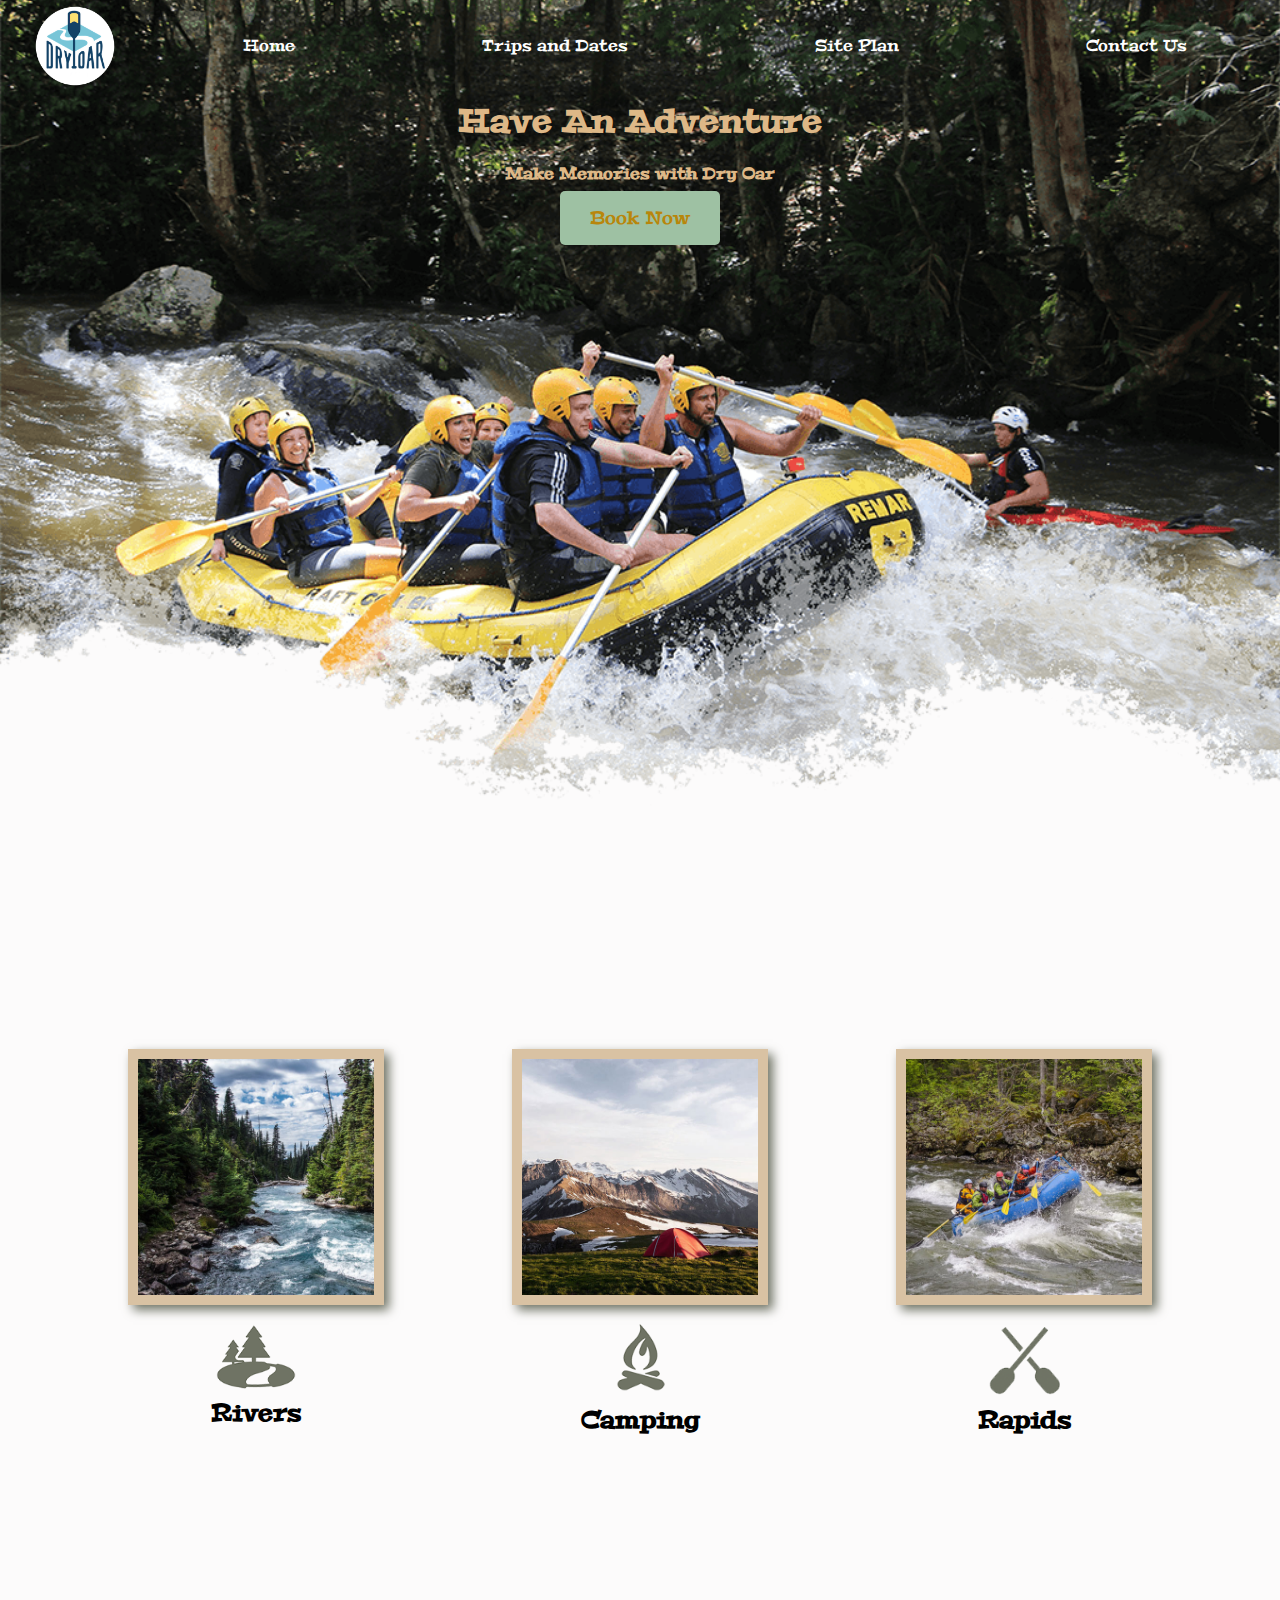
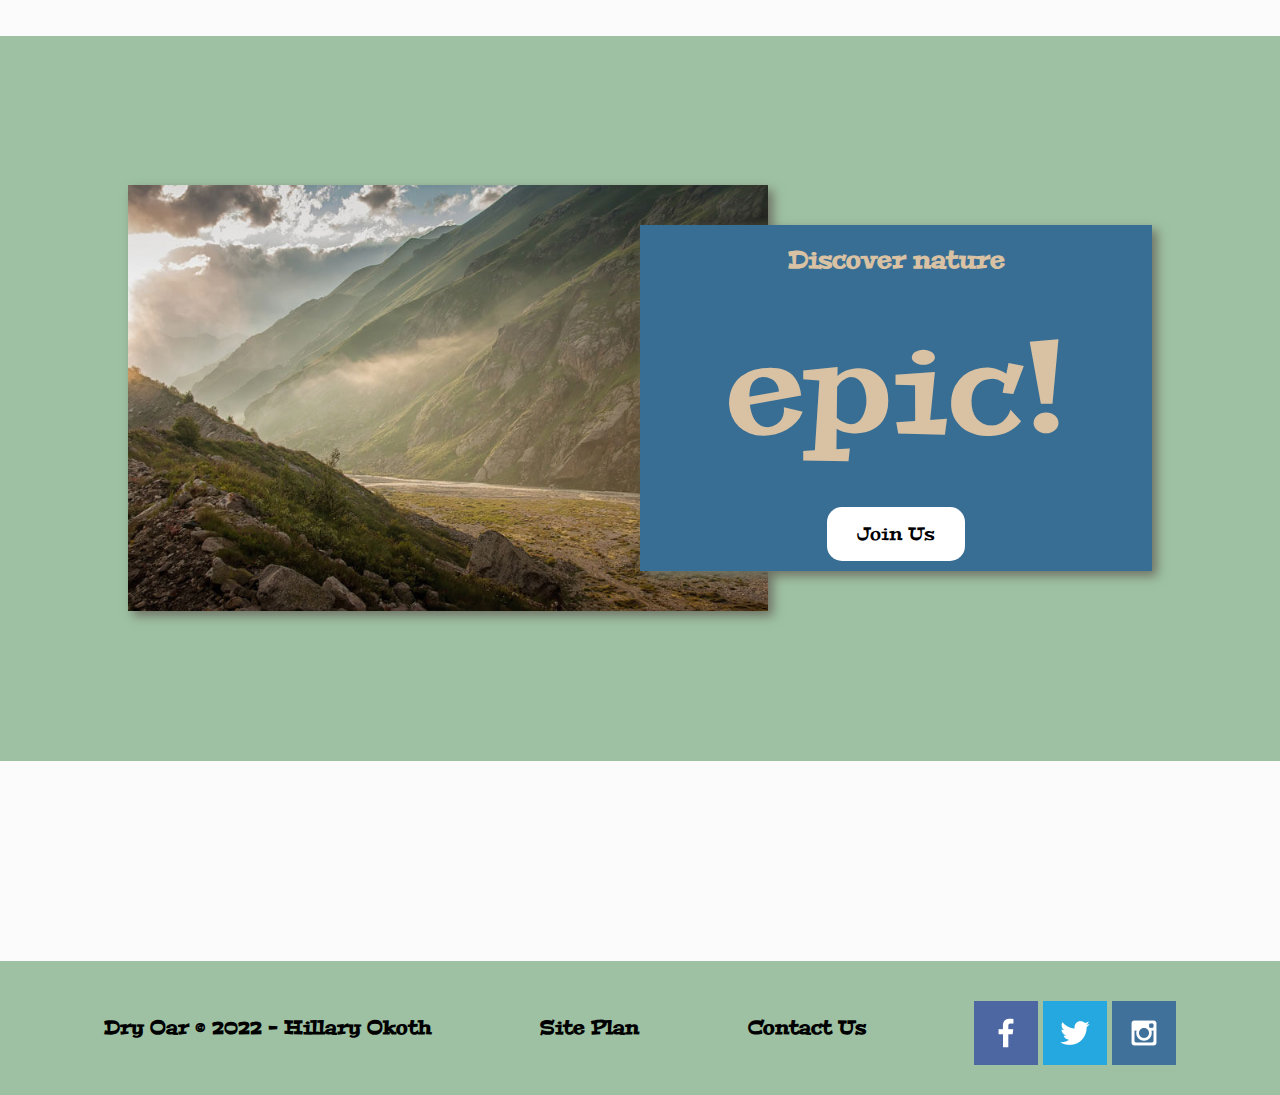
==== wwr/index.html @ 439009ee "site-plan" ====
<!DOCTYPE html>

<html lang="en">

    <head>
        <meta charset="UTF-8">
        <meta http-equiv="X-UA-Compatible" content="IE=edge">
        <meta name="viewport" content="width=device-width, initial-scale=1.0">
        <title>Dry Oar Boating</title>
        <link rel="stylesheet" href=styles/styles.css>
    </head>

    <body>

        <div id="content">

            <header>
                <a id="logo_link" href="index.html">
                    <img class="logo" src="images/logo.png" alt="Dry Oar Logo">
                </a>
                <nav>
                    <a href="index.html">Home</a>
                    <a href="trips.html" target="_blank">Trips and Dates</a>
                    <a href="site-plan-rafting.html">Site Plan</a>
                    <a href="contactus.html" target="_blank">Contact Us</a>
                </nav>
            </header>

            <div id="hero">
                
                <div id="hero-box">
                    <img id="hero-img" src="images/hero.png" alt="People enjoying white water rafting">
                </div>
                <section id="hero-msg">
                    <h1 class="home-title">Have An Adventure</h1>
                    <h4>Make Memories with Dry Oar</h4>
                    <div class="button-box">
                        <a class="book" href="rates.html">Book Now</a>
                    </div>
                </section>
            </div>

            <main class="home-grid">

                <section class="rivers-card">
                    <img class="card-img" src="images/rivers.jpg" alt="river in forest">
                    <img class="icon" src="images/river_icon.png" alt="river icon">
                    <h2>Rivers</h2>
                </section>

                <section class="camping-card">
                    <img class="card-img" src="images/camping.jpg" alt="tent in mountains">
                    <img class="icon" src="images/fire_icon.png" alt="fire icon">
                    <h2>Camping</h2>
                </section>

                <section class="rapids-card">
                    <img class="card-img" src="images/rapids.jpg" alt="rafting boat">
                    <img class="icon" src="images/oars.png" alt="oars icon">
                    <h2>Rapids</h2>
                </section>

                <div id="background"></div>

                <img class="mountains" src="images/mountains.jpg" alt="Misty mountains">
                
                <section class="msg">
                    <h2 id="wow">Discover nature</h2>
                    <p id="epic">epic! </p>
                    <a class='join' href="rivers.html">Join Us</a>
                </section>
                
            </main>

            <footer>
                <h3>Dry Oar © 2022 - Hillary Okoth</h3>
                <h3><a href="site-plan-rafting.html">Site Plan</a></h3>
                <h3><a href="contactus.html">Contact Us</a></h3>
                <div class="social">
                    <a href="https://facebook.com" target="_blank">
                        <img src="images/facebook.png" alt="fb icon">
                    </a>
                    <a href="https://twitter.com" target="_blank">
                        <img src="images/twitter.png" alt="twitter icon">
                    </a>
                    <a href="https://instagram.com" target="_blank">
                        <img src="images/instagram.png" alt="instagram icon">
                    </a>
                </div>
            </footer>
        </div>   
    </body>
</html>
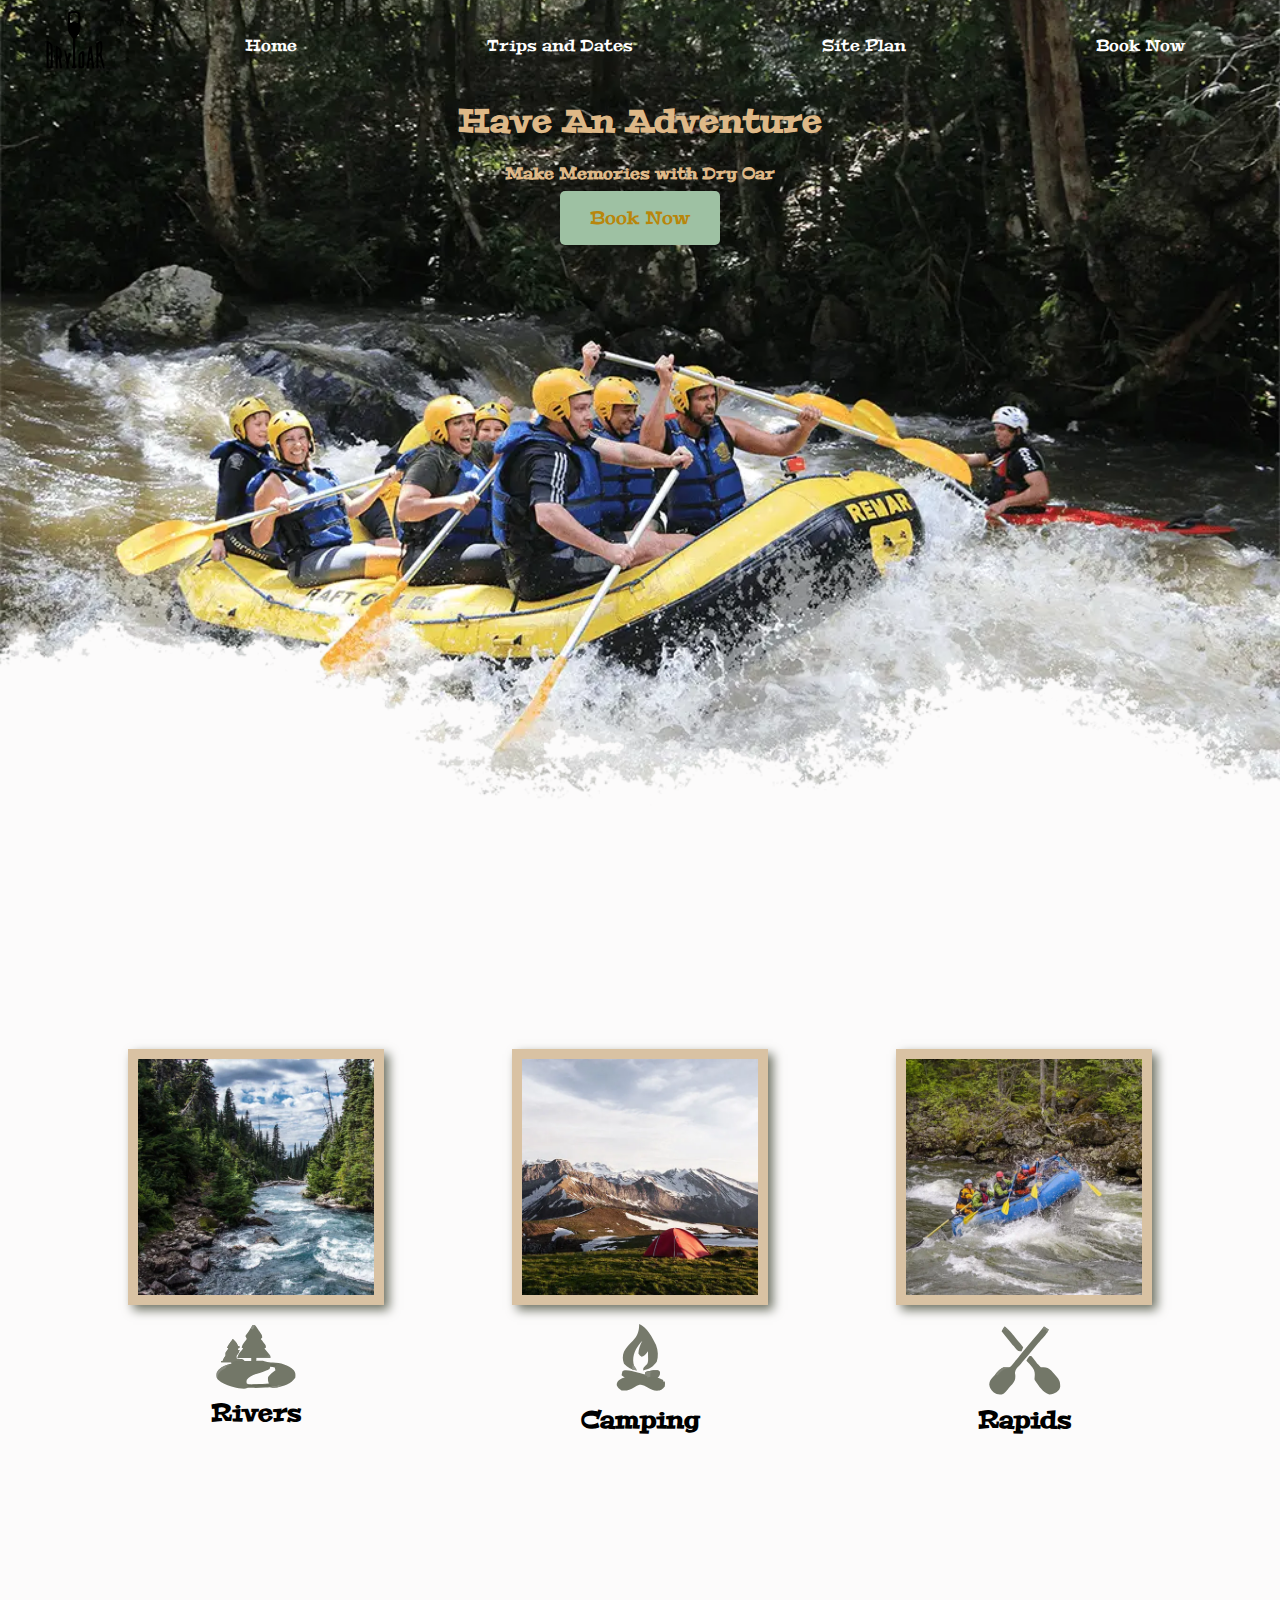
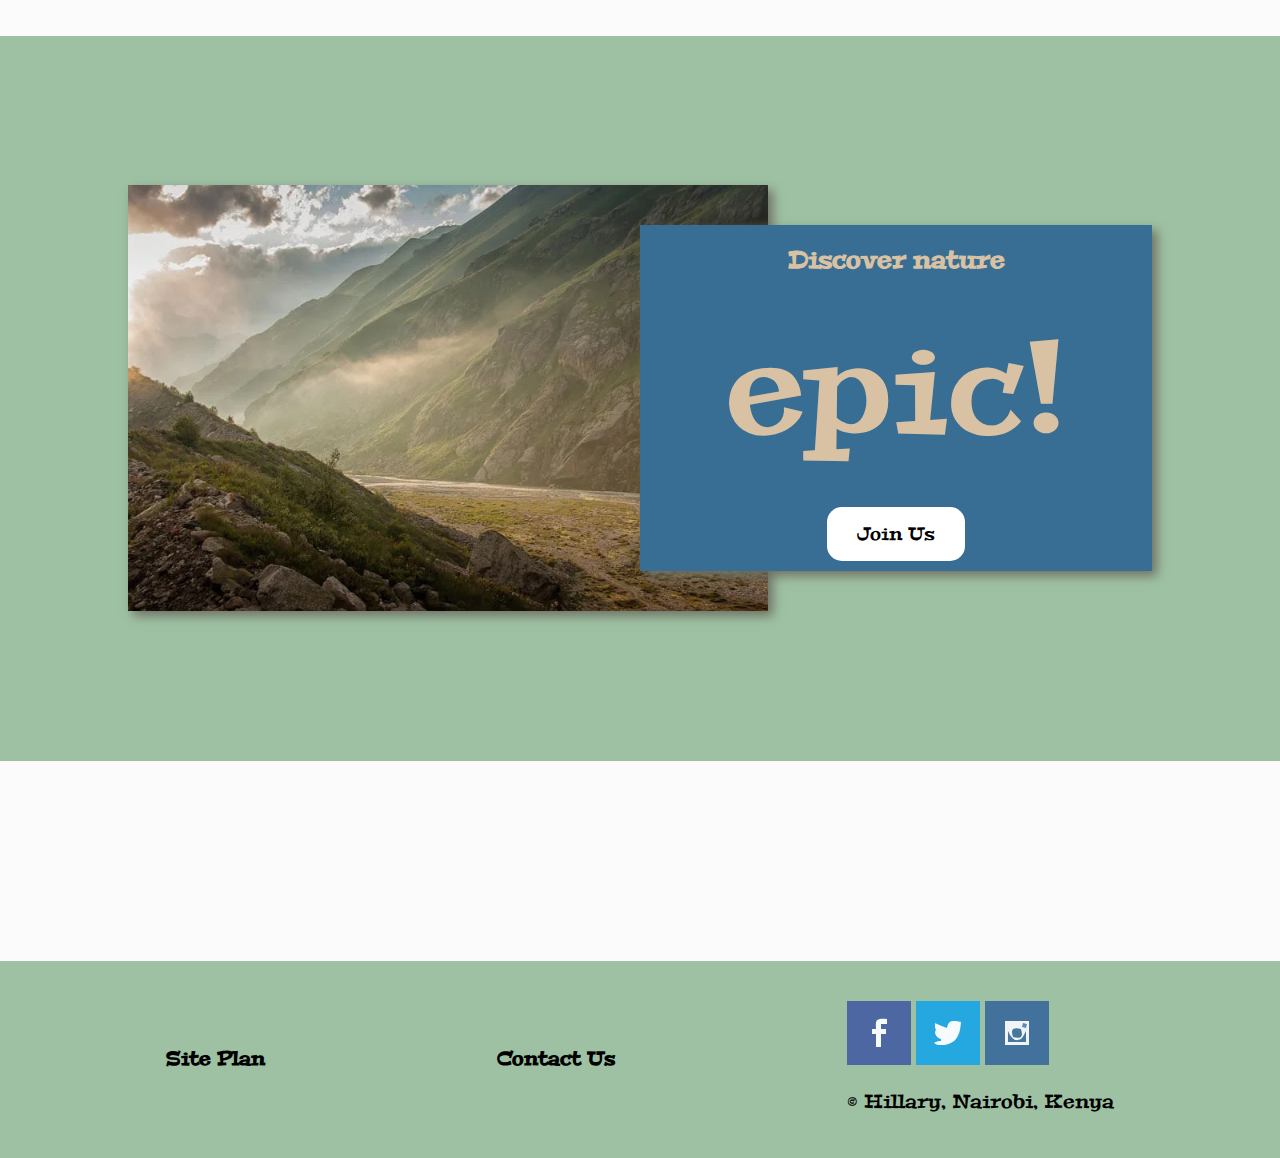
==== commit 633373b9: "website assignment" ====
--- a/wwr/index.html
+++ b/wwr/index.html
@@ -1,14 +1,17 @@
 <!DOCTYPE html>
-
 <html lang="en">
-
-    <head>
-        <meta charset="UTF-8">
-        <meta http-equiv="X-UA-Compatible" content="IE=edge">
-        <meta name="viewport" content="width=device-width, initial-scale=1.0">
-        <title>Dry Oar Boating</title>
-        <link rel="stylesheet" href=styles/styles.css>
-    </head>
+<head>
+    <meta charset="UTF-8">
+    <meta name="viewport" content="width=device-width, initial-scale=1.0">
+    <title>WDD 131 - Dynamic Web Fundamentals - Hillary Okoth</title>
+    <meta name="description" content="White Water Rafting Booking Site.">
+    <meta name="author" content="Hillary Okoth">
+    <link rel ="preconnect" href="https://fonts.googleapis.com">    
+    <link rel="preconnect" href="https://fonts.gstatic.com" crossorigin>
+    <link rel ="stylesheet" href="styles/styles.css">
+    <link href="https://fonts.googleapis.com/css2?family=Roboto:wght@400;700&display=swap" rel="stylesheet">
+    <script src="scripts/rafting.js" defer></script>
+</head>
 
     <body>
 
@@ -16,26 +19,26 @@
 
             <header>
                 <a id="logo_link" href="index.html">
-                    <img class="logo" src="images/logo.png" alt="Dry Oar Logo">
+                    <img class="logo" src="images/logo.svg" alt="Dry Oar Logo" loading="lazy">
                 </a>
                 <nav>
                     <a href="index.html">Home</a>
                     <a href="trips.html" target="_blank">Trips and Dates</a>
-                    <a href="site-plan-rafting.html">Site Plan</a>
-                    <a href="contactus.html" target="_blank">Contact Us</a>
+                    <a href="site-plan-rafting.html" target="_blank">Site Plan</a>
+                    <a href="book.html" target="_blank">Book Now</a>
                 </nav>
             </header>
 
             <div id="hero">
                 
                 <div id="hero-box">
-                    <img id="hero-img" src="images/hero.png" alt="People enjoying white water rafting">
+                    <img id="hero-img" src="images/hero.webp" alt="People enjoying white water rafting">
                 </div>
                 <section id="hero-msg">
                     <h1 class="home-title">Have An Adventure</h1>
                     <h4>Make Memories with Dry Oar</h4>
                     <div class="button-box">
-                        <a class="book" href="rates.html">Book Now</a>
+                        <a class="book" href="book.html" target="_blank">Book Now</a>
                     </div>
                 </section>
             </div>
@@ -43,49 +46,52 @@
             <main class="home-grid">
 
                 <section class="rivers-card">
-                    <img class="card-img" src="images/rivers.jpg" alt="river in forest">
-                    <img class="icon" src="images/river_icon.png" alt="river icon">
+                    <img class="card-img" src="images/rivers.webp" alt="river in forest">
+                    <img class="icon" src="images/river_icon.svg" alt="river icon">
                     <h2>Rivers</h2>
                 </section>
 
                 <section class="camping-card">
-                    <img class="card-img" src="images/camping.jpg" alt="tent in mountains">
-                    <img class="icon" src="images/fire_icon.png" alt="fire icon">
+                    <img class="card-img" src="images/camping.webp" alt="tent in mountains">
+                    <img class="icon" src="images/fire_icon.svg" alt="fire icon">
                     <h2>Camping</h2>
                 </section>
 
                 <section class="rapids-card">
-                    <img class="card-img" src="images/rapids.jpg" alt="rafting boat">
-                    <img class="icon" src="images/oars.png" alt="oars icon">
+                    <img class="card-img" src="images/rapids.webp" alt="rafting boat">
+                    <img class="icon" src="images/oars.svg" alt="oars icon">
                     <h2>Rapids</h2>
                 </section>
 
                 <div id="background"></div>
 
-                <img class="mountains" src="images/mountains.jpg" alt="Misty mountains">
+                <img class="mountains" src="images/mountains.webp" alt="Misty mountains">
                 
                 <section class="msg">
                     <h2 id="wow">Discover nature</h2>
                     <p id="epic">epic! </p>
-                    <a class='join' href="rivers.html">Join Us</a>
+                    <a class='join' href="book.html">Join Us</a>
                 </section>
                 
             </main>
 
-            <footer>
-                <h3>Dry Oar © 2022 - Hillary Okoth</h3>
+            <footer>                
                 <h3><a href="site-plan-rafting.html">Site Plan</a></h3>
-                <h3><a href="contactus.html">Contact Us</a></h3>
+                <h3><a href="book.html">Contact Us</a></h3>
                 <div class="social">
                     <a href="https://facebook.com" target="_blank">
-                        <img src="images/facebook.png" alt="fb icon">
+                        <img src="images/facebook.svg" alt="fb icon">
                     </a>
                     <a href="https://twitter.com" target="_blank">
-                        <img src="images/twitter.png" alt="twitter icon">
+                        <img src="images/twitter.svg" alt="twitter icon">
                     </a>
                     <a href="https://instagram.com" target="_blank">
-                        <img src="images/instagram.png" alt="instagram icon">
+                        <img src="images/instagram.svg" alt="instagram icon">
                     </a>
+
+                    <p>&copy; <span id="currentyear"></span> Hillary, Nairobi, Kenya</p>
+                    <p id="lastModified"></p>
+
                 </div>
             </footer>
         </div>   
--- a/wwr/styles/styles.css
+++ b/wwr/styles/styles.css
@@ -0,0 +1,396 @@
+@import url('https://fonts.googleapis.com/css2?family=Peralta&display=swap');
+
+#content{
+    max-width: 1600px;
+    margin: 0 auto;
+}
+
+nav a{
+    text-align: center;
+    color: white;
+    text-decoration: none;
+    padding: 35px;
+}
+
+#hero-msg h1, #hero-msg h4{
+    text-align: center;
+}
+
+.button-box{
+    text-align: center;
+}
+
+main-section{
+    text-align: center;
+}
+
+#background{
+    height: 725px;
+    background-color:  #9EC1A3;    
+    grid-column: 1/11;
+    grid-row: 4/9;
+}
+
+body{
+    background-color: #fcfbfb;
+    font-family: 'Peralta', 'Helvetica', 'Arial','Sans serif';
+    padding: 0;
+    margin: 0;
+
+}
+
+.home-grid{
+    margin: auto;
+    display: grid;
+    grid-template-columns: repeat(10, 1fr);
+}
+
+nav a:hover{
+
+    background-color: steelblue;
+    color: white;
+}
+
+header{
+    display: grid;
+    grid-template-columns: 150px  auto;
+    background-color: transparent;
+    opacity: 1;
+    color: white;
+    font-family:'Peralta', 'Helvetica', 'Arial', 'Sans serif';
+}
+
+nav {
+
+    display: flex;
+    justify-content: space-around;
+}
+
+#logo_link {
+
+    padding-top: 5px;
+    justify-self: center;
+    align-self: center;
+}
+
+.book, .join{
+    background-color: #9EC1A3;
+    color: darkgoldenrod;
+    text-decoration: none;
+    font-size: 18px;
+    padding: 15px 30px;
+    margin-top: 50px;
+    border-radius: 5px;
+}
+
+#hero {
+    display: grid;
+    grid-template-columns: 1fr 3fr 1fr;
+    margin-top: -100px;
+}
+
+#hero-box {
+    grid-column: 1/4;
+    grid-row: 1/3;
+    z-index: -1;
+}
+
+#hero-msg {
+    grid-column: 1/4;
+    grid-row: 1/3;
+    margin-top: 100px;
+}
+
+.msg{
+    background-color: #396E94;
+    color: white;
+    line-height: 0.1em;
+    padding: 35px;
+    text-align: center;    
+    grid-column: 6/10;
+    grid-row: 6/7;
+    box-shadow: 5px 5px 10px #6f7364;
+}
+
+.msg h2{
+    color: white;
+    font-family:'Peralta', 'Helvetica', 'Arial', 'Sans serif';
+    text-align: center;
+}
+
+.msg p{
+    color: white;
+    font-size: 8em;
+    padding-bottom: 15px;
+}
+
+footer{
+    background-color: #9EC1A3;
+    color: black;
+    padding: 25px 50px;
+    margin-top: 200px;
+    display: flex;
+    justify-content: space-around;
+    align-items: center;
+}
+
+footer h3{
+    color: black;
+}
+
+footer a{
+    color: black;
+    text-decoration: none;
+}
+
+footer a:hover{
+
+    color: white;
+}
+
+footer p{
+    font-size: 1.2em;
+    
+}
+
+footer p a:hover{
+
+    text-decoration: underline;
+}
+
+footer .social img{
+    padding-top: 15px;
+}
+
+.home-title{
+    
+    color: burlywood;
+    font-family:'Peralta', 'Helvetica', 'Arial', 'Sans-Serif';
+    font-size: 2em;
+    margin-top: 10px;
+}
+
+.book:hover, .join:hover
+{
+    color: navy;
+}
+
+h4{
+    color: burlywood
+}
+
+.logo, .icon{
+    width: 80px;
+}
+
+#hero-img{
+    width: 100%;
+}
+
+
+h2{
+    margin: 0;
+    
+}
+
+#wow, #epic{
+    color: #d9c2a3;
+}
+
+#epic{
+ justify-self: center;   
+}
+
+
+#logo_link{
+    padding-top: 5px;
+}
+
+.icon{
+    padding-top: 10px;
+}
+
+.rivers-card, .camping-card, .rapids-card{
+    margin: 200px 0;
+    text-align: center;
+}
+
+.card-img {
+    border: 10px solid #d9c2a3;
+    text-align: center;
+    
+}
+
+.card-img:hover {
+    opacity: .6;
+    transform: scale(1.1);
+}
+
+
+main section img {
+    box-sizing: border-box;
+}
+
+.join{
+    background-color: white;
+    border-radius: 15px;
+    text-align: center;
+    color: black;
+}
+.card-img, .mountains {
+    width: 100%;
+    box-shadow: 5px 5px 10px #6f7364;
+}
+.rivers-card{
+    grid-column: 2/4;
+    grid-row: 2/3; 
+}
+
+.camping-card{    
+    grid-column: 5/7;
+    grid-row: 2/3;
+}
+
+.rapids-card{    
+    grid-column: 8/10;
+    grid-row: 2/3;
+}
+
+.mountains{    
+    grid-column: 2/7;
+    grid-row: 5/8;
+    box-shadow: 5px 5px 10px #6f7364;
+}
+
+.trip-card{
+    border: 10px solid #9EC1A3;
+    box-shadow: 5px 5px 10px #6f7364;
+    margin-top: 100px;
+    text-align: center;
+    
+}
+.trip{
+    background-color:#9EC1A3;
+}
+
+.trip-grid{
+    margin: auto;
+    display: grid;
+    grid-template-columns: repeat(10, 1fr);
+    grid-gap: 20px;
+}
+
+#heading{
+    margin-top: 50px;
+    text-align: center;
+    font-family:'Peralta', 'Helvetica', 'Arial', 'Sans serif';
+
+}
+.details{
+    text-align: center;
+}
+
+.tana-river{
+    grid-column: 2/4;
+    grid-row: 2/3;
+    justify-self: center;
+}
+
+.athi-river{
+    grid-column: 5/7;
+    grid-row: 2/3;
+    justify-self: center;
+}
+
+.nile-river{
+    grid-column: 8/10;
+    grid-row: 2/3;
+    justify-self: center;
+}
+
+.dale-river{
+    grid-column: 2/4;
+    grid-row: 4/5;
+    justify-self: center;
+}
+
+.creeks-river{
+    grid-column: 5/7;
+    grid-row: 4/5;
+    justify-self: center;
+}
+.congo-river{
+    grid-column: 8/10;
+    grid-row: 4/5;
+    justify-self: center;
+}
+
+.trip-card:hover {
+    opacity: .8;
+    transform: scale(1.1);
+}
+
+
+
+
+
+@media screen and (max-width: 900px) {
+
+    #hero, .home-grid, .trip-grid {
+        display: block;
+        height: auto;
+    }
+
+    .trip-card{
+        margin: 50px auto;
+        width: 60%;        
+        display: block;
+        margin-left: auto;
+        margin-right: auto;
+        
+          
+    }
+    #epic{
+        justify-self: center;   
+       }
+    nav, footer {
+        flex-direction: column;
+    }
+    nav a {
+        display: block;
+        padding: 15px;
+    }
+    #hero {
+        margin-top: 0;
+    }
+    #hero-msg {
+        margin-top: 0;
+    }
+    #hero-msg h4 {
+        display: none;
+    }
+    .home-title {
+        font-size: 25px;
+        color: #6f7364;
+    }
+    .rivers-card, .camping-card, .rapids-card { 
+        margin: 50px auto;
+        width: 60%;
+    }
+    #background {
+        display: none;
+    }
+
+    header{
+        background-color: #9EC1A3;
+        opacity: 1;
+    }
+    .mountains, .msg {
+        width: 80%;
+        display: block;
+        margin: 0 auto;
+    }
+    footer {
+        margin-top: 25px;
+    } 
+}
